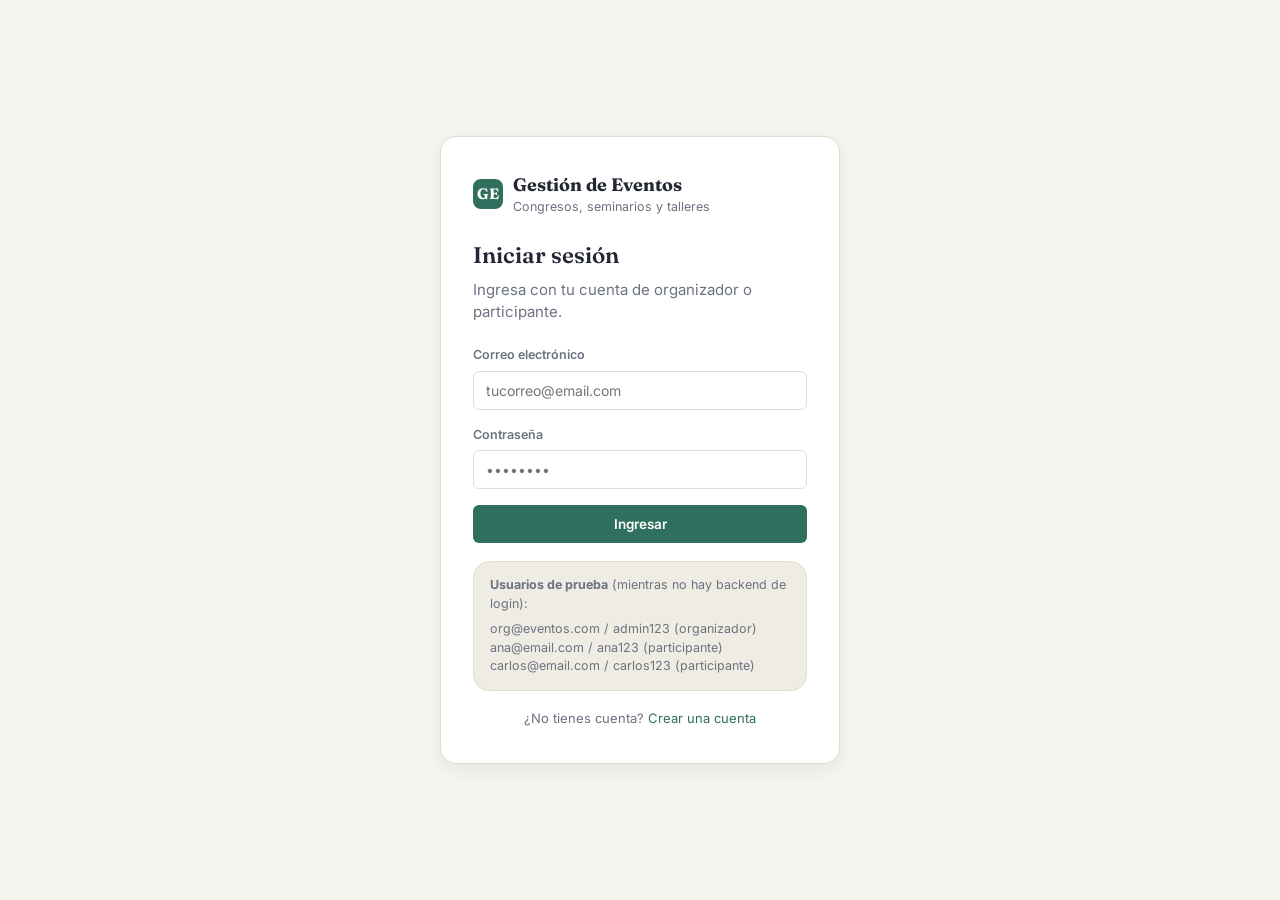
==== Frontend/conferencistas.html @ 6a19ca53 "Se agrego frontend y edito en config/database el nombre de la bd ya que estava con s y en otro sale " ====
<!-- =========================================================================
     conferencistas.html
     Pertenece a: Integrante 3 - Frontend
     Proyecto: Plataforma de Gestión de Eventos y Acreditaciones (Grupo 6)

     Usa ConferencistasAPI (api.js). El backend de conferencistas aún no
     existe (ver TODO backend en api.js) — esta pantalla queda lista para
     conectarse en cuanto Integrante 2 publique las rutas.
     ========================================================================= -->
<!DOCTYPE html>
<html lang="es">
<head>
<meta charset="UTF-8">
<title>Conferencistas · Gestión de Eventos</title>
<meta name="viewport" content="width=device-width, initial-scale=1.0">
<link rel="stylesheet" href="css/style.css">
</head>
<body>

<nav class="navbar">
  <div class="navbar-inner">
    <div class="brand"><span class="brand-mark">GE</span> Gestión de Eventos</div>
    <div class="nav-links">
      <a href="dashboard.html">Dashboard</a>
      <a href="eventos.html">Eventos</a>
      <a href="conferencistas.html" class="active">Conferencistas</a>
      <a href="inscripcion.html">Inscripciones</a>
    </div>
    <div class="nav-user">
      <span id="nombreUsuario">—</span>
      <button class="btn-logout" onclick="Sesion.cerrar()">Salir</button>
    </div>
  </div>
</nav>

<div class="page">
  <div class="page-header">
    <div>
      <div class="eyebrow">Organización</div>
      <h1>Conferencistas</h1>
      <p>Asocia expositores a un evento específico.</p>
    </div>
    <div class="field" style="min-width:280px; margin-bottom:0;">
      <label for="selectorEvento">Evento</label>
      <select id="selectorEvento"></select>
    </div>
  </div>

  <div class="grid-2">
    <!-- Formulario: nuevo conferencista -->
    <div class="card">
      <div class="card-title"><h3>Nuevo conferencista</h3></div>
      <div class="form-error" id="errorConferencista"></div>
      <form id="formConferencista">
        <div class="field">
          <label for="nombre">Nombre completo</label>
          <input type="text" id="nombre" placeholder="Dra. Elena Ruiz" required>
        </div>
        <div class="field">
          <label for="email">Correo (opcional)</label>
          <input type="email" id="email" placeholder="elena.ruiz@tech.com">
        </div>
        <div class="field">
          <label for="bio">Biografía breve</label>
          <textarea id="bio" placeholder="Experta en IA y Machine Learning"></textarea>
        </div>
        <button type="submit" class="btn btn-primary btn-block" id="btnCrearConferencista">Agregar conferencista</button>
      </form>
    </div>

    <!-- Tabla: conferencistas del evento seleccionado -->
    <div class="card">
      <div class="card-title">
        <h3>Conferencistas del evento</h3>
        <button class="btn btn-outline btn-sm" onclick="cargarConferencistas()">Actualizar</button>
      </div>
      <table>
        <thead>
          <tr><th>Nombre</th><th>Contacto</th><th>Bio</th></tr>
        </thead>
        <tbody id="tablaConferencistas">
          <tr><td colspan="3" class="empty-state">Selecciona un evento para ver sus conferencistas.</td></tr>
        </tbody>
      </table>
    </div>
  </div>
</div>

<script src="js/api.js"></script>
<script>
  Sesion.requerirOrganizador();
  pintarUsuarioNavbar();

  const selectorEvento = document.getElementById("selectorEvento");
  const tablaConferencistas = document.getElementById("tablaConferencistas");
  const formConferencista = document.getElementById("formConferencista");
  const errorConferencista = document.getElementById("errorConferencista");
  const btnCrearConferencista = document.getElementById("btnCrearConferencista");

  const parametros = new URLSearchParams(window.location.search);
  const eventoPreseleccionado = parametros.get("evento_id");

  async function cargarSelectorEventos() {
    try {
      const eventos = await EventosAPI.listar();
      selectorEvento.innerHTML = eventos
        .map((ev) => `<option value="${ev.id}">${escaparHTML(ev.nombre)}</option>`)
        .join("");
      if (eventoPreseleccionado) selectorEvento.value = eventoPreseleccionado;
      if (selectorEvento.value) cargarConferencistas();
    } catch (err) {
      selectorEvento.innerHTML = `<option>Sin eventos disponibles</option>`;
    }
  }

  selectorEvento.addEventListener("change", cargarConferencistas);

  formConferencista.addEventListener("submit", async (evento) => {
    evento.preventDefault();
    errorConferencista.classList.remove("visible");

    const evento_id = selectorEvento.value;
    if (!evento_id) {
      errorConferencista.textContent = "Primero selecciona un evento.";
      errorConferencista.classList.add("visible");
      return;
    }

    btnCrearConferencista.disabled = true;
    btnCrearConferencista.textContent = "Agregando…";

    try {
      const resultado = await ConferencistasAPI.crear({
        nombre: document.getElementById("nombre").value.trim(),
        email: document.getElementById("email").value.trim(),
        bio: document.getElementById("bio").value.trim(),
        evento_id,
      });
      if (resultado.status === "ok" || resultado.id) {
        mostrarToast("Conferencista agregado", "success");
        formConferencista.reset();
        cargarConferencistas();
      } else {
        throw new Error(resultado.mensaje || "No se pudo agregar el conferencista");
      }
    } catch (err) {
      errorConferencista.textContent = err.message;
      errorConferencista.classList.add("visible");
    } finally {
      btnCrearConferencista.disabled = false;
      btnCrearConferencista.textContent = "Agregar conferencista";
    }
  });

  async function cargarConferencistas() {
    const evento_id = selectorEvento.value;
    if (!evento_id) return;

    tablaConferencistas.innerHTML = `<tr><td colspan="3" class="empty-state">Cargando…</td></tr>`;
    try {
      const conferencistas = await ConferencistasAPI.listarPorEvento(evento_id);
      if (!conferencistas || conferencistas.length === 0) {
        tablaConferencistas.innerHTML = `<tr><td colspan="3" class="empty-state">Este evento aún no tiene conferencistas.</td></tr>`;
        return;
      }
      tablaConferencistas.innerHTML = conferencistas.map((c) => `
        <tr>
          <td style="font-weight:600;">${escaparHTML(c.nombre)}</td>
          <td>${escaparHTML(c.email || "—")}</td>
          <td class="hint">${escaparHTML(c.bio || "—")}</td>
        </tr>`).join("");
    } catch (err) {
      tablaConferencistas.innerHTML = `<tr><td colspan="3" class="empty-state">${err.message}<br><span class="hint">(Pendiente: endpoint /conferencistas/listar en el backend)</span></td></tr>`;
    }
  }

  function escaparHTML(texto) {
    const div = document.createElement("div");
    div.textContent = texto ?? "";
    return div.innerHTML;
  }

  cargarSelectorEventos();
</script>
</body>
</html>
---- Frontend/css/style.css ----
/* =========================================================================
   style.css
   Pertenece a: Integrante 3 - Frontend
   Proyecto: Plataforma de Gestión de Eventos y Acreditaciones (Grupo 6)
   Hoja de estilos compartida por todas las páginas del Frontend.
   ========================================================================= */

@import url('https://fonts.googleapis.com/css2?family=Fraunces:opsz,wght@9..144,500;9..144,600;9..144,700&family=Inter:wght@400;500;600;700&display=swap');

/* -------------------------------------------------------------------------
   Tokens de diseño
   ------------------------------------------------------------------------- */
:root{
  /* color */
  --color-bg: #F6F5F0;
  --color-surface: #FFFFFF;
  --color-surface-alt: #EFECE3;
  --color-border: #E1DDD0;
  --color-text: #232733;
  --color-text-muted: #6B7280;
  --color-primary: #2F6F5E;      /* verde-teal profundo, institucional */
  --color-primary-dark: #1F4E42;
  --color-primary-soft: #E4EEE9;
  --color-accent: #C08A3E;       /* dorado credencial, para acreditación/estados */
  --color-accent-soft: #F5E9D3;
  --color-danger: #B3492D;
  --color-danger-soft: #F5E1D9;

  /* tipografía */
  --font-display: 'Fraunces', Georgia, serif;
  --font-body: 'Inter', system-ui, -apple-system, sans-serif;

  /* geometría */
  --radius-sm: 6px;
  --radius-md: 10px;
  --radius-lg: 16px;
  --shadow-sm: 0 1px 2px rgba(35,39,51,0.06);
  --shadow-md: 0 6px 20px rgba(35,39,51,0.08);

  --content-width: 1120px;
}

*{ box-sizing: border-box; }

html, body{
  margin: 0;
  padding: 0;
  background: var(--color-bg);
  color: var(--color-text);
  font-family: var(--font-body);
  font-size: 15px;
  line-height: 1.5;
  min-height: 100vh;
}

h1, h2, h3, h4{
  font-family: var(--font-display);
  font-weight: 600;
  color: var(--color-text);
  margin: 0 0 6px 0;
}

p{ margin: 0 0 12px 0; color: var(--color-text-muted); }

a{ color: var(--color-primary); text-decoration: none; }
a:hover{ text-decoration: underline; }

/* -------------------------------------------------------------------------
   Menú horizontal superior
   ------------------------------------------------------------------------- */
.navbar{
  width: 100%;
  background: var(--color-surface);
  border-bottom: 1px solid var(--color-border);
  position: sticky;
  top: 0;
  z-index: 40;
}

.navbar-inner{
  max-width: var(--content-width);
  margin: 0 auto;
  padding: 0 28px;
  height: 64px;
  display: flex;
  align-items: center;
  justify-content: space-between;
  gap: 24px;
}

.brand{
  display: flex;
  align-items: center;
  gap: 10px;
  font-family: var(--font-display);
  font-weight: 700;
  font-size: 19px;
  color: var(--color-text);
}

.brand-mark{
  width: 30px;
  height: 30px;
  border-radius: 8px;
  background: var(--color-primary);
  display: inline-flex;
  align-items: center;
  justify-content: center;
  color: #fff;
  font-family: var(--font-display);
  font-size: 15px;
  font-weight: 700;
}

.nav-links{
  display: flex;
  align-items: center;
  gap: 4px;
  flex: 1;
  justify-content: center;
}

.nav-links a{
  font-family: var(--font-body);
  font-size: 13px;
  font-weight: 600;
  letter-spacing: 0.03em;
  text-transform: uppercase;
  color: var(--color-text-muted);
  padding: 8px 14px;
  border-radius: var(--radius-sm);
  transition: background 0.15s ease, color 0.15s ease;
}

.nav-links a:hover{
  background: var(--color-surface-alt);
  color: var(--color-text);
  text-decoration: none;
}

.nav-links a.active{
  background: var(--color-primary-soft);
  color: var(--color-primary-dark);
}

.nav-user{
  display: flex;
  align-items: center;
  gap: 12px;
  font-size: 13px;
  color: var(--color-text-muted);
}

.nav-user #nombreUsuario{
  font-weight: 600;
  color: var(--color-text);
}

.btn-logout{
  border: 1px solid var(--color-border);
  background: transparent;
  color: var(--color-text-muted);
  font-family: var(--font-body);
  font-size: 12px;
  font-weight: 600;
  padding: 7px 12px;
  border-radius: var(--radius-sm);
  cursor: pointer;
}
.btn-logout:hover{ border-color: var(--color-danger); color: var(--color-danger); }

/* -------------------------------------------------------------------------
   Layout general
   ------------------------------------------------------------------------- */
.page{
  max-width: var(--content-width);
  margin: 0 auto;
  padding: 36px 28px 64px 28px;
}

.page-header{
  display: flex;
  align-items: flex-end;
  justify-content: space-between;
  margin-bottom: 24px;
  gap: 16px;
  flex-wrap: wrap;
}

.eyebrow{
  font-size: 12px;
  font-weight: 700;
  letter-spacing: 0.08em;
  text-transform: uppercase;
  color: var(--color-primary);
  margin-bottom: 6px;
}

.grid-2{
  display: grid;
  grid-template-columns: minmax(320px, 420px) 1fr;
  gap: 24px;
  align-items: start;
}

@media (max-width: 900px){
  .grid-2{ grid-template-columns: 1fr; }
  .nav-links{ display: none; }
}

/* -------------------------------------------------------------------------
   Tarjetas / superficies
   ------------------------------------------------------------------------- */
.card{
  background: var(--color-surface);
  border: 1px solid var(--color-border);
  border-radius: var(--radius-lg);
  padding: 24px;
  box-shadow: var(--shadow-sm);
}

.card + .card{ margin-top: 20px; }

.card-title{
  display: flex;
  align-items: center;
  justify-content: space-between;
  margin-bottom: 16px;
}

.card-title h3{ font-size: 17px; margin: 0; }

/* borde de "credencial" — elemento distintivo para módulos de
   asistencia y acreditación (evoca el talonario de un gafete de evento) */
.card-credential{
  position: relative;
  padding-top: 30px;
}
.card-credential::before{
  content: "";
  position: absolute;
  top: 0; left: 24px; right: 24px;
  height: 14px;
  background-image: radial-gradient(circle, var(--color-bg) 3px, transparent 3.5px);
  background-size: 14px 14px;
  background-position: bottom;
  background-repeat: repeat-x;
  border-bottom: 1px dashed var(--color-border);
}

/* -------------------------------------------------------------------------
   Formularios
   ------------------------------------------------------------------------- */
.field{ margin-bottom: 16px; }

.field label{
  display: block;
  font-size: 12.5px;
  font-weight: 600;
  color: var(--color-text-muted);
  margin-bottom: 6px;
}

.field input,
.field select,
.field textarea{
  width: 100%;
  padding: 10px 12px;
  font-family: var(--font-body);
  font-size: 14px;
  color: var(--color-text);
  background: var(--color-surface);
  border: 1px solid var(--color-border);
  border-radius: var(--radius-sm);
  outline: none;
  transition: border-color 0.15s ease, box-shadow 0.15s ease;
}

.field textarea{ resize: vertical; min-height: 80px; }

.field input:focus,
.field select:focus,
.field textarea:focus{
  border-color: var(--color-primary);
  box-shadow: 0 0 0 3px var(--color-primary-soft);
}

.field-row{ display: grid; grid-template-columns: 1fr 1fr; gap: 14px; }

/* -------------------------------------------------------------------------
   Botones
   ------------------------------------------------------------------------- */
.btn{
  display: inline-flex;
  align-items: center;
  justify-content: center;
  gap: 8px;
  font-family: var(--font-body);
  font-size: 13.5px;
  font-weight: 600;
  padding: 10px 18px;
  border-radius: var(--radius-sm);
  border: 1px solid transparent;
  cursor: pointer;
  transition: transform 0.05s ease, background 0.15s ease, border-color 0.15s ease;
}
.btn:active{ transform: translateY(1px); }

.btn-primary{ background: var(--color-primary); color: #fff; }
.btn-primary:hover{ background: var(--color-primary-dark); }

.btn-outline{ background: transparent; border-color: var(--color-border); color: var(--color-text); }
.btn-outline:hover{ border-color: var(--color-primary); color: var(--color-primary-dark); }

.btn-accent{ background: var(--color-accent); color: #fff; }
.btn-accent:hover{ filter: brightness(0.93); }

.btn-block{ width: 100%; }
.btn-sm{ padding: 6px 12px; font-size: 12.5px; }

.btn[disabled]{ opacity: 0.55; cursor: not-allowed; }

/* -------------------------------------------------------------------------
   Tablas
   ------------------------------------------------------------------------- */
table{
  width: 100%;
  border-collapse: collapse;
  font-size: 13.5px;
}

thead th{
  text-align: left;
  font-size: 11.5px;
  font-weight: 700;
  letter-spacing: 0.04em;
  text-transform: uppercase;
  color: var(--color-text-muted);
  padding: 10px 12px;
  border-bottom: 1px solid var(--color-border);
}

tbody td{
  padding: 12px;
  border-bottom: 1px solid var(--color-border);
  vertical-align: middle;
}

tbody tr:hover{ background: var(--color-surface-alt); }

.table-actions{ display: flex; gap: 6px; }

/* -------------------------------------------------------------------------
   Badges / estados
   ------------------------------------------------------------------------- */
.badge{
  display: inline-flex;
  align-items: center;
  gap: 5px;
  font-size: 11.5px;
  font-weight: 700;
  letter-spacing: 0.02em;
  padding: 4px 10px;
  border-radius: 999px;
}
.badge-success{ background: var(--color-primary-soft); color: var(--color-primary-dark); }
.badge-warning{ background: var(--color-accent-soft); color: #8A5E1F; }
.badge-danger{ background: var(--color-danger-soft); color: var(--color-danger); }

/* -------------------------------------------------------------------------
   Barra de progreso de cupo
   ------------------------------------------------------------------------- */
.cupo-bar{
  width: 100%;
  height: 8px;
  background: var(--color-surface-alt);
  border-radius: 999px;
  overflow: hidden;
}
.cupo-bar-fill{
  height: 100%;
  background: var(--color-primary);
  border-radius: 999px;
  transition: width 0.4s ease;
}
.cupo-bar-fill.alto{ background: var(--color-accent); }
.cupo-bar-fill.lleno{ background: var(--color-danger); }

/* -------------------------------------------------------------------------
   Modales (usados por "módulos" de asistencia y acreditación)
   ------------------------------------------------------------------------- */
.modal-overlay{
  position: fixed;
  inset: 0;
  background: rgba(35, 39, 51, 0.45);
  display: none;
  align-items: center;
  justify-content: center;
  z-index: 100;
  padding: 20px;
}
.modal-overlay.abierto{ display: flex; }

.modal{
  width: 100%;
  max-width: 460px;
  background: var(--color-surface);
  border-radius: var(--radius-lg);
  box-shadow: var(--shadow-md);
  max-height: 88vh;
  overflow-y: auto;
}

.modal-header{
  display: flex;
  align-items: flex-start;
  justify-content: space-between;
  padding: 20px 24px 0 24px;
}

.modal-close{
  border: none;
  background: transparent;
  font-size: 20px;
  line-height: 1;
  color: var(--color-text-muted);
  cursor: pointer;
  padding: 4px;
}
.modal-close:hover{ color: var(--color-text); }

.modal-body{ padding: 16px 24px 24px 24px; }

.modal-footer{
  display: flex;
  justify-content: flex-end;
  gap: 10px;
  padding: 0 24px 24px 24px;
}

/* -------------------------------------------------------------------------
   Utilidades
   ------------------------------------------------------------------------- */
.hint{ font-size: 12.5px; color: var(--color-text-muted); }
.mt-0{ margin-top: 0; }
.mb-0{ margin-bottom: 0; }
.text-center{ text-align: center; }
.empty-state{
  text-align: center;
  padding: 40px 20px;
  color: var(--color-text-muted);
}

.toast{
  position: fixed;
  bottom: 24px;
  right: 24px;
  background: var(--color-text);
  color: #fff;
  padding: 12px 18px;
  border-radius: var(--radius-sm);
  font-size: 13.5px;
  box-shadow: var(--shadow-md);
  opacity: 0;
  transform: translateY(8px);
  transition: opacity 0.2s ease, transform 0.2s ease;
  pointer-events: none;
  z-index: 200;
}
.toast.visible{ opacity: 1; transform: translateY(0); }
.toast.error{ background: var(--color-danger); }
.toast.success{ background: var(--color-primary-dark); }

/* -------------------------------------------------------------------------
   Pantallas de autenticación (login / registro)
   ------------------------------------------------------------------------- */
.auth-shell{
  min-height: 100vh;
  display: flex;
  align-items: center;
  justify-content: center;
  padding: 24px;
}

.auth-card{
  width: 100%;
  max-width: 400px;
  background: var(--color-surface);
  border: 1px solid var(--color-border);
  border-radius: var(--radius-lg);
  box-shadow: var(--shadow-md);
  padding: 34px 32px;
}

.auth-brand{
  display: flex;
  align-items: center;
  gap: 10px;
  margin-bottom: 22px;
}

.auth-footer{
  margin-top: 18px;
  text-align: center;
  font-size: 13px;
  color: var(--color-text-muted);
}

.form-error{
  background: var(--color-danger-soft);
  color: var(--color-danger);
  font-size: 13px;
  padding: 10px 12px;
  border-radius: var(--radius-sm);
  margin-bottom: 16px;
  display: none;
}
.form-error.visible{ display: block; }
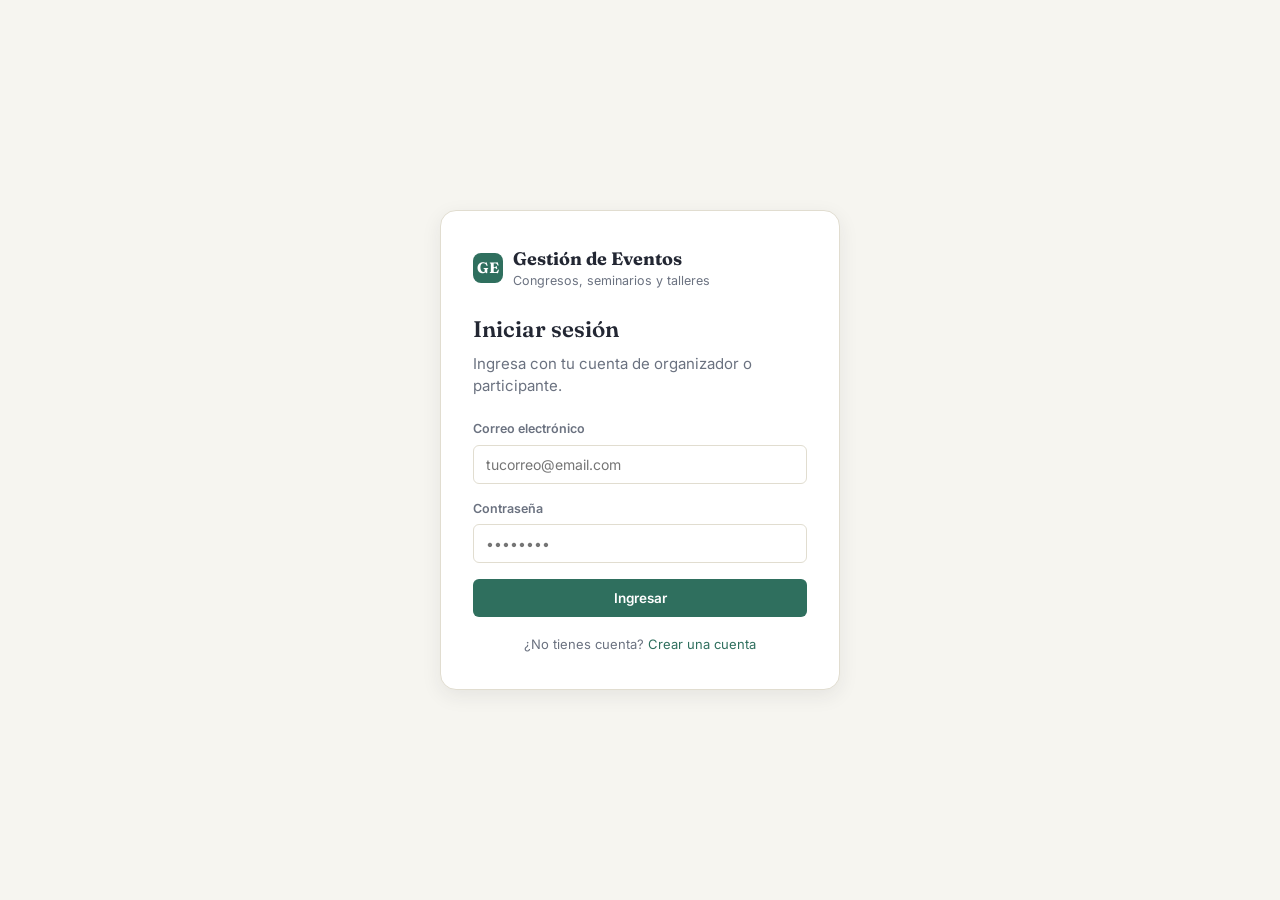
==== commit 198bde91: "feat: agrega edición/eliminación de eventos y conferencistas, cancelación de inscripciones y acredit" ====
--- a/Frontend/conferencistas.html
+++ b/Frontend/conferencistas.html
@@ -1,12 +1,3 @@
-<!-- =========================================================================
-     conferencistas.html
-     Pertenece a: Integrante 3 - Frontend
-     Proyecto: Plataforma de Gestión de Eventos y Acreditaciones (Grupo 6)
-
-     Usa ConferencistasAPI (api.js). El backend de conferencistas aún no
-     existe (ver TODO backend en api.js) — esta pantalla queda lista para
-     conectarse en cuanto Integrante 2 publique las rutas.
-     ========================================================================= -->
 <!DOCTYPE html>
 <html lang="es">
 <head>
@@ -47,11 +38,14 @@
   </div>
 
   <div class="grid-2">
-    <!-- Formulario: nuevo conferencista -->
     <div class="card">
-      <div class="card-title"><h3>Nuevo conferencista</h3></div>
+      <div class="card-title">
+        <h3 id="tituloFormConferencista">Nuevo conferencista</h3>
+        <a href="#" id="cancelarEdicionConferencista" class="hint" style="display:none;">Cancelar edición</a>
+      </div>
       <div class="form-error" id="errorConferencista"></div>
       <form id="formConferencista">
+        <input type="hidden" id="conferencista_id_editar" value="">
         <div class="field">
           <label for="nombre">Nombre completo</label>
           <input type="text" id="nombre" placeholder="Dra. Elena Ruiz" required>
@@ -68,7 +62,6 @@
       </form>
     </div>
 
-    <!-- Tabla: conferencistas del evento seleccionado -->
     <div class="card">
       <div class="card-title">
         <h3>Conferencistas del evento</h3>
@@ -76,10 +69,10 @@
       </div>
       <table>
         <thead>
-          <tr><th>Nombre</th><th>Contacto</th><th>Bio</th></tr>
+          <tr><th>Nombre</th><th>Contacto</th><th>Bio</th><th></th></tr>
         </thead>
         <tbody id="tablaConferencistas">
-          <tr><td colspan="3" class="empty-state">Selecciona un evento para ver sus conferencistas.</td></tr>
+          <tr><td colspan="4" class="empty-state">Selecciona un evento para ver sus conferencistas.</td></tr>
         </tbody>
       </table>
     </div>
@@ -96,9 +89,15 @@
   const formConferencista = document.getElementById("formConferencista");
   const errorConferencista = document.getElementById("errorConferencista");
   const btnCrearConferencista = document.getElementById("btnCrearConferencista");
+  const tituloFormConferencista = document.getElementById("tituloFormConferencista");
+  const cancelarEdicionConfLink = document.getElementById("cancelarEdicionConferencista");
+  const conferencistaIdEditar = document.getElementById("conferencista_id_editar");
 
   const parametros = new URLSearchParams(window.location.search);
   const eventoPreseleccionado = parametros.get("evento_id");
+
+  let conferencistasCache = [];
+  let modoEdicionConf = false;
 
   async function cargarSelectorEventos() {
     try {
@@ -113,7 +112,7 @@
     }
   }
 
-  selectorEvento.addEventListener("change", cargarConferencistas);
+  selectorEvento.addEventListener("change", () => { cancelarEdicionConf(); cargarConferencistas(); });
 
   formConferencista.addEventListener("submit", async (evento) => {
     evento.preventDefault();
@@ -127,28 +126,36 @@
     }
 
     btnCrearConferencista.disabled = true;
-    btnCrearConferencista.textContent = "Agregando…";
-
-    try {
-      const resultado = await ConferencistasAPI.crear({
-        nombre: document.getElementById("nombre").value.trim(),
-        email: document.getElementById("email").value.trim(),
-        bio: document.getElementById("bio").value.trim(),
-        evento_id,
-      });
+    btnCrearConferencista.textContent = modoEdicionConf ? "Guardando…" : "Agregando…";
+
+    const payload = {
+      nombre: document.getElementById("nombre").value.trim(),
+      email: document.getElementById("email").value.trim(),
+      bio: document.getElementById("bio").value.trim(),
+      evento_id,
+    };
+
+    try {
+      let resultado;
+      if (modoEdicionConf) {
+        payload.id = parseInt(conferencistaIdEditar.value, 10);
+        resultado = await ConferencistasAPI.editar(payload);
+      } else {
+        resultado = await ConferencistasAPI.crear(payload);
+      }
       if (resultado.status === "ok" || resultado.id) {
-        mostrarToast("Conferencista agregado", "success");
-        formConferencista.reset();
+        mostrarToast(modoEdicionConf ? "Conferencista actualizado" : "Conferencista agregado", "success");
+        cancelarEdicionConf();
         cargarConferencistas();
       } else {
-        throw new Error(resultado.mensaje || "No se pudo agregar el conferencista");
+        throw new Error(resultado.mensaje || "No se pudo guardar el conferencista");
       }
     } catch (err) {
       errorConferencista.textContent = err.message;
       errorConferencista.classList.add("visible");
     } finally {
       btnCrearConferencista.disabled = false;
-      btnCrearConferencista.textContent = "Agregar conferencista";
+      btnCrearConferencista.textContent = modoEdicionConf ? "Guardar cambios" : "Agregar conferencista";
     }
   });
 
@@ -156,11 +163,12 @@
     const evento_id = selectorEvento.value;
     if (!evento_id) return;
 
-    tablaConferencistas.innerHTML = `<tr><td colspan="3" class="empty-state">Cargando…</td></tr>`;
+    tablaConferencistas.innerHTML = `<tr><td colspan="4" class="empty-state">Cargando…</td></tr>`;
     try {
       const conferencistas = await ConferencistasAPI.listarPorEvento(evento_id);
+      conferencistasCache = conferencistas;
       if (!conferencistas || conferencistas.length === 0) {
-        tablaConferencistas.innerHTML = `<tr><td colspan="3" class="empty-state">Este evento aún no tiene conferencistas.</td></tr>`;
+        tablaConferencistas.innerHTML = `<tr><td colspan="4" class="empty-state">Este evento aún no tiene conferencistas.</td></tr>`;
         return;
       }
       tablaConferencistas.innerHTML = conferencistas.map((c) => `
@@ -168,9 +176,70 @@
           <td style="font-weight:600;">${escaparHTML(c.nombre)}</td>
           <td>${escaparHTML(c.email || "—")}</td>
           <td class="hint">${escaparHTML(c.bio || "—")}</td>
+          <td class="table-actions">
+            <button class="btn btn-outline btn-sm btn-editar-conf" data-id="${c.id}">Editar</button>
+            <button class="btn btn-outline btn-sm btn-eliminar-conf" data-id="${c.id}" style="color:var(--color-danger); border-color:var(--color-danger);">Eliminar</button>
+          </td>
         </tr>`).join("");
     } catch (err) {
-      tablaConferencistas.innerHTML = `<tr><td colspan="3" class="empty-state">${err.message}<br><span class="hint">(Pendiente: endpoint /conferencistas/listar en el backend)</span></td></tr>`;
+      tablaConferencistas.innerHTML = `<tr><td colspan="4" class="empty-state">${err.message}</td></tr>`;
+    }
+  }
+
+  tablaConferencistas.addEventListener("click", (evento) => {
+    const btnEditar = evento.target.closest(".btn-editar-conf");
+    const btnEliminar = evento.target.closest(".btn-eliminar-conf");
+    if (btnEditar) iniciarEdicionConf(btnEditar.dataset.id);
+    if (btnEliminar) eliminarConferencista(btnEliminar.dataset.id);
+  });
+
+  function iniciarEdicionConf(id) {
+    const c = conferencistasCache.find((x) => String(x.id) === String(id));
+    if (!c) return;
+    modoEdicionConf = true;
+    conferencistaIdEditar.value = c.id;
+    document.getElementById("nombre").value = c.nombre || "";
+    document.getElementById("email").value = c.email || "";
+    document.getElementById("bio").value = c.bio || "";
+    tituloFormConferencista.textContent = "Editar conferencista";
+    btnCrearConferencista.textContent = "Guardar cambios";
+    cancelarEdicionConfLink.style.display = "inline";
+    window.scrollTo({ top: 0, behavior: "smooth" });
+  }
+
+  cancelarEdicionConfLink.addEventListener("click", (evento) => {
+    evento.preventDefault();
+    cancelarEdicionConf();
+  });
+
+  function cancelarEdicionConf() {
+    modoEdicionConf = false;
+    formConferencista.reset();
+    conferencistaIdEditar.value = "";
+    tituloFormConferencista.textContent = "Nuevo conferencista";
+    btnCrearConferencista.textContent = "Agregar conferencista";
+    cancelarEdicionConfLink.style.display = "none";
+  }
+
+  async function eliminarConferencista(id) {
+    const c = conferencistasCache.find((x) => String(x.id) === String(id));
+    const confirmado = await confirmarAccion(
+      `¿Seguro que deseas eliminar a "${c ? c.nombre : id}" de la lista de conferencistas?`,
+      "Sí, eliminar"
+    );
+    if (!confirmado) return;
+
+    try {
+      const resultado = await ConferencistasAPI.eliminar(id);
+      if (resultado.status === "success") {
+        mostrarToast(resultado.mensaje, "success");
+        if (modoEdicionConf && conferencistaIdEditar.value == id) cancelarEdicionConf();
+        cargarConferencistas();
+      } else {
+        throw new Error(resultado.mensaje || "No se pudo eliminar el conferencista");
+      }
+    } catch (err) {
+      mostrarToast(err.message, "error");
     }
   }
 
--- a/Frontend/css/style.css
+++ b/Frontend/css/style.css
@@ -1,9 +1,3 @@
-/* =========================================================================
-   style.css
-   Pertenece a: Integrante 3 - Frontend
-   Proyecto: Plataforma de Gestión de Eventos y Acreditaciones (Grupo 6)
-   Hoja de estilos compartida por todas las páginas del Frontend.
-   ========================================================================= */
 
 @import url('https://fonts.googleapis.com/css2?family=Fraunces:opsz,wght@9..144,500;9..144,600;9..144,700&family=Inter:wght@400;500;600;700&display=swap');
 
@@ -515,4 +509,121 @@
   margin-bottom: 16px;
   display: none;
 }
-.form-error.visible{ display: block; }+.form-error.visible{ display: block; }
+/* Estados de asistencia en la lista de inscritos */
+#tablaInscritos tr.fila-asistio,
+#tablaInscritos tr.fila-asistio:hover{ background: var(--color-primary-soft); }
+#tablaInscritos tr.fila-no-asistio,
+#tablaInscritos tr.fila-no-asistio:hover{ background: var(--color-danger-soft); }
+
+.field-row{
+  display: grid;
+  grid-template-columns: minmax(110px, 1fr) minmax(160px, 1.4fr);
+  gap: 14px;
+}
+.field-row .field{ min-width: 0; }
+.field input[type="number"]{
+  width: 100%;
+  color: var(--color-text);
+  background: var(--color-surface);
+}
+@media (max-width: 480px){
+  .field-row{ grid-template-columns: 1fr; }
+}
+
+.codigo-tag{
+  display: inline-block;
+  font-family: var(--font-body);
+  font-size: 11.5px;
+  font-weight: 700;
+  letter-spacing: 0.02em;
+  padding: 2px 8px;
+  border-radius: 999px;
+  background: var(--color-primary-soft);
+  color: var(--color-primary-dark);
+}
+
+.acreditacion-visual{
+  position: relative;
+  border: 2px solid var(--color-primary);
+  border-radius: var(--radius-lg);
+  padding: 30px 24px;
+  background: linear-gradient(180deg, var(--color-surface) 0%, var(--color-primary-soft) 140%);
+  text-align: center;
+  overflow: hidden;
+}
+.acreditacion-visual::before{
+  content: "";
+  position: absolute;
+  inset: 8px;
+  border: 1px dashed var(--color-accent);
+  border-radius: calc(var(--radius-lg) - 4px);
+  pointer-events: none;
+}
+.acreditacion-sello{
+  display: inline-flex;
+  align-items: center;
+  gap: 6px;
+  background: var(--color-accent-soft);
+  color: #8A5E1F;
+  font-size: 11.5px;
+  font-weight: 700;
+  letter-spacing: 0.04em;
+  text-transform: uppercase;
+  padding: 5px 12px;
+  border-radius: 999px;
+  margin-bottom: 18px;
+}
+.acreditacion-titulo{
+  font-family: var(--font-display);
+  font-size: 12.5px;
+  font-weight: 600;
+  letter-spacing: 0.08em;
+  text-transform: uppercase;
+  color: var(--color-primary);
+  margin-bottom: 6px;
+}
+.acreditacion-nombre{
+  font-family: var(--font-display);
+  font-size: 24px;
+  font-weight: 700;
+  color: var(--color-text);
+  margin-bottom: 4px;
+}
+.acreditacion-codigo-participante{
+  font-size: 12.5px;
+  color: var(--color-text-muted);
+  margin-bottom: 20px;
+}
+.acreditacion-evento{
+  font-size: 16px;
+  font-weight: 600;
+  color: var(--color-primary-dark);
+  margin-bottom: 4px;
+}
+.acreditacion-fecha-evento{
+  font-size: 12.5px;
+  color: var(--color-text-muted);
+  margin-bottom: 22px;
+}
+.acreditacion-divisor{
+  border: none;
+  border-top: 1px dashed var(--color-border);
+  margin: 0 0 18px 0;
+}
+.acreditacion-codigo-unico{
+  font-family: var(--font-body);
+  font-size: 15px;
+  font-weight: 700;
+  letter-spacing: 0.03em;
+  color: var(--color-text);
+  background: var(--color-surface-alt);
+  padding: 8px 16px;
+  border-radius: var(--radius-sm);
+  display: inline-block;
+  margin-bottom: 10px;
+}
+.acreditacion-emision{
+  font-size: 11.5px;
+  color: var(--color-text-muted);
+}
